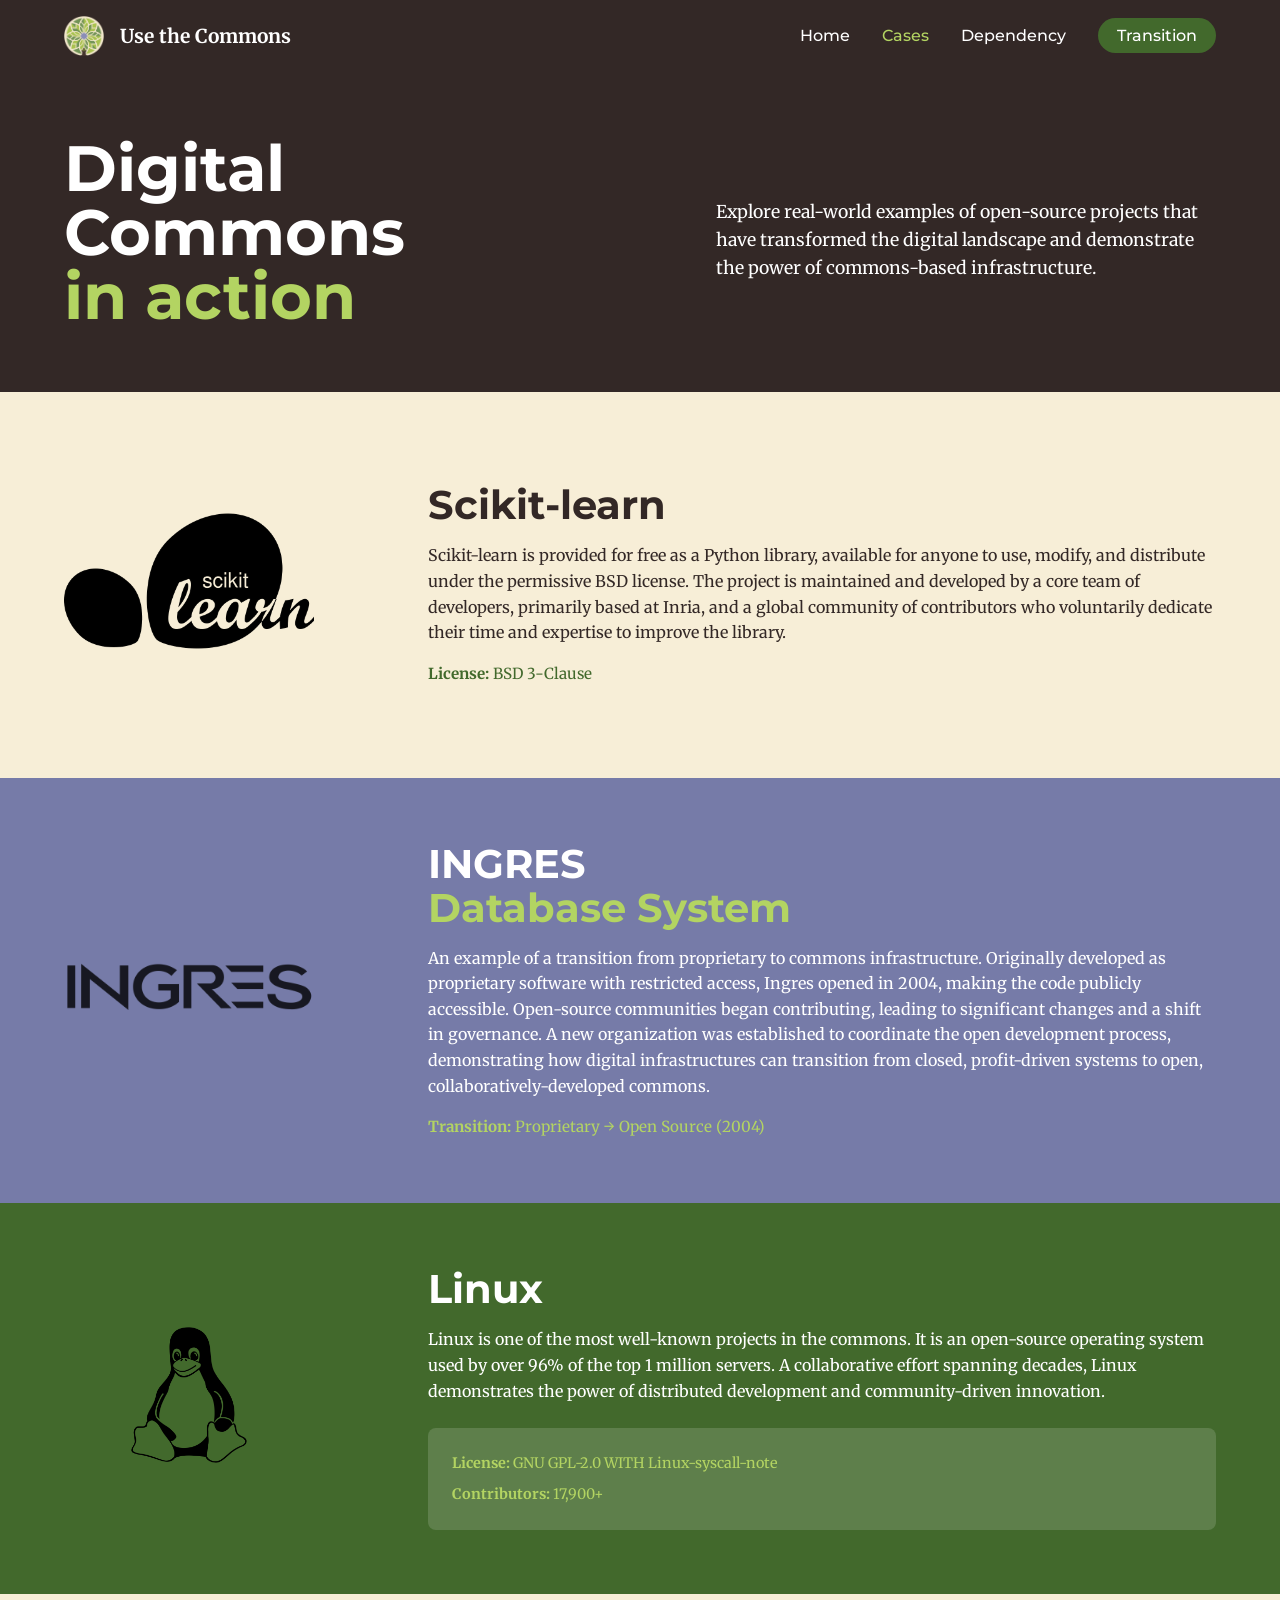
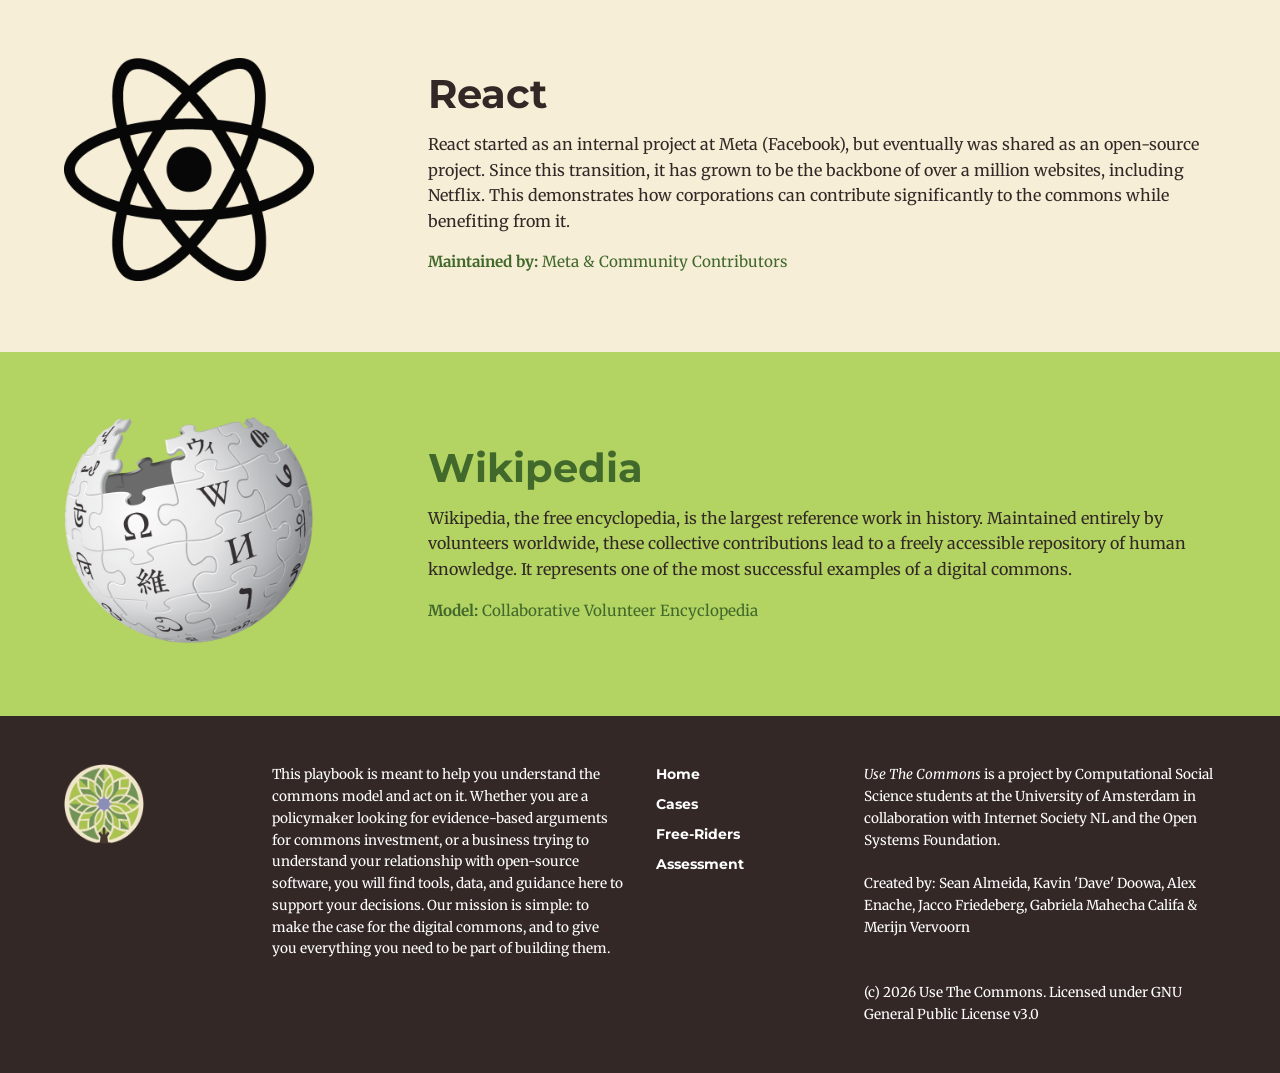
==== cases.html @ 91091129 "First website commit" ====
<!DOCTYPE html>
<html lang="en">
<head>
    <meta charset="UTF-8">
    <title>Use the Commons - Cases</title>
    <link rel="stylesheet" href="static/style.css">
</head>
<body>
    <header>
        <div class="logo-container"><img src="static/images/logo-icon.png" alt="Logo"><span>Use the Commons</span></div>
        <button class="hamburger" aria-label="Toggle menu">
            <span></span>
            <span></span>
            <span></span>
        </button>
        <ul class="nav-links">
            <li><a href="index.html">Home</a></li>
            <li><a href="cases.html" class="active">Cases</a></li>
            <li><a href="dependency.html">Dependency</a></li>
            <li><a href="transition.html" class="nav-btn">Transition</a></li>
        </ul>
    </header>

    <main>
        <section class="cases-hero bg-espresso">
            <h1 class="text-white">Digital Commons<br><span class="text-pistachio">in action</span></h1>
            <p class="text-white" style="font-size: 1.1rem; max-width: 500px; margin-top: 1rem;">Explore real-world examples of open-source projects that have transformed the digital landscape and demonstrate the power of commons-based infrastructure.</p>
        </section>

        <section class="case-section bg-cream">
            <div class="case-image">
                <img src="static/images/scikit-logo.png" alt="Scikit Learn">
            </div>
            <div class="case-text">
                <h2>Scikit-learn</h2>
                <p>Scikit-learn is provided for free as a Python library, available for anyone to use, modify, and distribute under the permissive BSD license. The project is maintained and developed by a core team of developers, primarily based at Inria, and a global community of contributors who voluntarily dedicate their time and expertise to improve the library.</p>
                <p style="margin-top: 1rem; font-size: 0.95rem; color: var(--fern-green);"><strong>License:</strong> BSD 3-Clause</p>
            </div>
        </section>

        <section class="case-section bg-periwinkle reverse">
            <div class="case-text">
                <h2 class="text-white">INGRES<br><span class="text-pistachio">Database System</span></h2>
                <p class="text-white">An example of a transition from proprietary to commons infrastructure. Originally developed as proprietary software with restricted access, Ingres opened in 2004, making the code publicly accessible. Open-source communities began contributing, leading to significant changes and a shift in governance. A new organization was established to coordinate the open development process, demonstrating how digital infrastructures can transition from closed, profit-driven systems to open, collaboratively-developed commons.</p>
                <p style="margin-top: 1rem; font-size: 0.95rem; color: var(--pistachio-green);"><strong>Transition:</strong> Proprietary → Open Source (2004)</p>
            </div>
            <div class="case-image">
                <img src="static/images/ingres-logo.png" alt="Ingres Logo" style="opacity: 0.8;">
            </div>
        </section>

        <section class="case-section bg-fern">
            <div class="case-image">
                <img src="static/images/linux-logo.png" alt="Linux Tux">
            </div>
            <div class="case-text">
                <h2 class="text-white">Linux</h2>
                <p class="text-white">Linux is one of the most well-known projects in the commons. It is an open-source operating system used by over 96% of the top 1 million servers. A collaborative effort spanning decades, Linux demonstrates the power of distributed development and community-driven innovation.</p>
                <div style="margin-top: 1.5rem; background: rgba(255,255,255,0.15); padding: 1.5rem; border-radius: 8px;">
                    <p class="text-pistachio" style="font-size: 0.9rem;"><strong>License:</strong> GNU GPL-2.0 WITH Linux-syscall-note</p>
                    <p class="text-pistachio" style="font-size: 0.9rem; margin-top: 0.5rem;"><strong>Contributors:</strong> 17,900+</p>
                </div>
            </div>
        </section>

        <section class="case-section bg-cream reverse">
            <div class="case-text">
                <h2>React</h2>
                <p>React started as an internal project at Meta (Facebook), but eventually was shared as an open-source project. Since this transition, it has grown to be the backbone of over a million websites, including Netflix. This demonstrates how corporations can contribute significantly to the commons while benefiting from it.</p>
                <p style="margin-top: 1rem; font-size: 0.95rem; color: var(--fern-green);"><strong>Maintained by:</strong> Meta & Community Contributors</p>
            </div>
            <div class="case-image">
                <img src="static/images/react-logo.png" alt="React">
            </div>
        </section>

        <section class="case-section bg-pistachio">
            <div class="case-image">
                <img src="static/images/wiki-logo.png" alt="Wikipedia">
            </div>
            <div class="case-text">
                <h2 style="color: var(--fern-green);">Wikipedia</h2>
                <p>Wikipedia, the free encyclopedia, is the largest reference work in history. Maintained entirely by volunteers worldwide, these collective contributions lead to a freely accessible repository of human knowledge. It represents one of the most successful examples of a digital commons.</p>
                <p style="margin-top: 1rem; font-size: 0.95rem; color: var(--fern-green);"><strong>Model:</strong> Collaborative Volunteer Encyclopedia</p>
            </div>
        </section>
    </main>
    <footer>
        <div>
            <img src="static/images/logo-icon.png" alt="Use the Commons">
        </div>
        <div>
            <p>This playbook is meant to help you understand the commons model and act on it. Whether you are a policymaker looking for evidence-based arguments for commons investment, or a business trying to understand your relationship with open-source software, you will find tools, data, and guidance here to support your decisions. Our mission is simple: to make the case for the digital commons, and to give you everything you need to be part of building them.</p>
        </div>
        <div class="footer-nav">
            <a href="index.html">Home</a>
            <a href="cases.html">Cases</a>
            <a href="dependency.html">Free-Riders</a>
            <a href="simulator.html">Assessment</a>
        </div>
        <div>
            <p><i>Use The Commons</i> is a project by Computational Social Science students at the University of Amsterdam in collaboration with Internet Society NL and the Open Systems Foundation.</p><br>
            <p>Created by: Sean Almeida, Kavin 'Dave' Doowa, Alex Enache, Jacco Friedeberg, Gabriela Mahecha Califa & Merijn Vervoorn</p><br><br>
            <p>(c) 2026 Use The Commons. Licensed under GNU General Public License v3.0</p>
        </div>
    </footer>
    <script src="static/script.js"></script>
</body>
</html>
---- static/style.css ----
@import url('https://fonts.googleapis.com/css2?family=Merriweather:ital,wght@0,400;0,700;1,400&family=Montserrat:wght@500;700;900&display=swap');

:root {
  --fern-green: #42692c;
  --pistachio-green: #b3d462;
  --periwinkle: #767ba8;
  --cream: #f7eed7;
  --espresso: #332826;
  --white: #ffffff;
  --black: #000000;
}

* {
  margin: 0;
  padding: 0;
  box-sizing: border-box;
}

body {
  font-family: 'Merriweather', serif; /* Body text */
  background-color: var(--cream);
  color: var(--espresso);
  line-height: 1.6;
  overflow-x: hidden;
}

h1, h2, h3, h4, h5, h6, .nav-links, .btn, .sans-font {
  font-family: 'Montserrat', sans-serif; /* Headings and UI elements */
}

a {
  text-decoration: none;
  color: inherit;
}

/* --- Utility Classes --- */
.bg-espresso { background-color: var(--espresso); color: var(--white); }
.bg-cream { background-color: var(--cream); color: var(--espresso); }
.bg-fern { background-color: var(--fern-green); color: var(--white); }
.bg-pistachio { background-color: var(--pistachio-green); color: var(--espresso); }
.bg-periwinkle { background-color: var(--periwinkle); color: var(--espresso); }

.text-pistachio { color: var(--pistachio-green); }
.text-fern { color: var(--fern-green); }
.text-espresso { color: var(--espresso); }
.text-white { color: var(--white); }

.btn {
  display: inline-block;
  padding: 0.8rem 1.5rem;
  border-radius: 50px;
  font-weight: 700;
  cursor: pointer;
  border: none;
  text-align: center;
}
.btn-periwinkle { background-color: var(--periwinkle); color: var(--white); }
.btn-outline-pistachio { background-color: transparent; border: 2px solid var(--pistachio-green); color: var(--pistachio-green); }
.btn-pistachio { background-color: var(--pistachio-green); color: var(--espresso); }

/* --- Header --- */
header {
  background-color: var(--espresso);
  color: var(--white);
  padding: 1rem 4rem;
  display: flex;
  justify-content: space-between;
  align-items: center;
  position: relative;
}
.logo-container {
  display: flex;
  align-items: center;
  gap: 1rem;
  font-weight: 700;
  font-size: 1.2rem;
  z-index: 100;
}
.logo-container img { width: 40px; }

.nav-links {
  list-style: none;
  display: flex;
  align-items: center;
  gap: 2rem;
  font-weight: 500;
}
.nav-links a {
  transition: color 0.3s ease;
}
.nav-links a:not(.nav-btn):hover,
.nav-links a:not(.nav-btn).active {
  color: var(--pistachio-green);
}
.nav-btn {
  background-color: var(--fern-green);
  padding: 0.5rem 1.2rem;
  border-radius: 20px;
  color: var(--white) !important;
  transition: background-color 0.3s ease;
}
.nav-btn:hover {
  background-color: var(--pistachio-green);
  color: var(--espresso) !important;
}
.nav-btn.active {
  background-color: var(--pistachio-green);
  color: var(--espresso) !important;
}

/* --- Hamburger Menu --- */
.hamburger {
  display: none;
  flex-direction: column;
  gap: 5px;
  cursor: pointer;
  z-index: 101;
  background: none;
  border: none;
  padding: 0;
}
.hamburger span {
  width: 25px;
  height: 3px;
  background-color: var(--white);
  border-radius: 2px;
  transition: all 0.3s ease;
}
.hamburger.active span:nth-child(1) {
  transform: rotate(45deg) translate(8px, 8px);
}
.hamburger.active span:nth-child(2) {
  opacity: 0;
}
.hamburger.active span:nth-child(3) {
  transform: rotate(-45deg) translate(7px, -7px);
}

/* --- Footer --- */
footer {
  background-color: var(--espresso);
  color: var(--white);
  padding: 3rem 4rem;
  display: grid;
  grid-template-columns: 1fr 2fr 1fr 2fr;
  gap: 2rem;
  font-size: 0.85rem;
}
footer img { width: 80px; }
.footer-nav {
  display: flex;
  flex-direction: column;
  gap: 0.5rem;
  font-family: 'Montserrat', sans-serif;
  font-weight: 700;
}

/* --- Section Layouts (Home Page) --- */
.hero-section {
  display: flex;
  justify-content: space-between;
  padding: 4rem;
  position: relative;
  overflow: hidden;
}
.hero-content {
  max-width: 50%;
  z-index: 2;
}
.hero-content h1 {
  font-size: 4rem;
  line-height: 1;
  margin-bottom: 1.5rem;
}
.hero-graphic {
  position: absolute;
  right: -5%;
  top: 0;
  height: 100%;
  z-index: 1;
}

.split-section {
  display: flex;
  align-items: center;
  padding: 4rem;
  gap: 4rem;
  position: relative;
}
.split-section.reverse { flex-direction: row-reverse; }
.split-image img {
  width: 100%;
  max-width: 400px;
  border: 4px solid var(--espresso);
}
.split-content { flex: 1; position: relative; z-index: 2; }
.split-content h2 { font-size: 2.5rem; margin-bottom: 1rem; line-height: 1.1; }

.section-number {
  position: absolute;
  font-family: 'Montserrat', sans-serif;
  font-weight: 900;
  font-size: 10rem;
  opacity: 0.1;
  right: 2rem;
  top: 1rem;
  z-index: 1;
  pointer-events: none;
}
.section-number-left { right: auto; left: 2rem; }

.wide-section {
  padding: 4rem;
  text-align: left;
  position: relative;
}
.wide-section h2 { font-size: 3rem; margin-bottom: 1rem; }

/* --- Cases Page --- */
.cases-page { padding: 4rem; }
.cases-page h1 { font-size: 4rem; margin-bottom: 2rem; }
.case-block {
  margin-bottom: 3rem;
  display: flex;
  align-items: center;
  gap: 2rem;
}
.case-block.reverse { flex-direction: row-reverse; }
.case-block h2 { font-size: 3rem; margin-bottom: 0.5rem; }
.case-content { flex: 1; }
.case-logo { max-width: 200px; }
.linux-stats { font-family: 'Montserrat', sans-serif; }

/* --- Dependency Page --- */
.dep-page { padding: 4rem; }
.dep-page h1 { font-size: 3rem; margin-bottom: 0.5rem; color: var(--pistachio-green); }
.upload-box {
  border: 4px dashed var(--pistachio-green);
  border-radius: 20px;
  text-align: center;
  padding: 3rem;
  margin: 2rem 0;
}
.upload-box h2 { font-size: 2.5rem; color: var(--white); }

.output-grid { display: grid; grid-template-columns: 1fr 1fr; gap: 2rem; margin-bottom: 3rem; }
.output-card {
  background-color: var(--periwinkle);
  border-radius: 10px;
  padding: 2rem;
  color: var(--white);
}
.output-card h3 { font-size: 1.5rem; margin-bottom: 1rem; border-bottom: 2px solid var(--white); padding-bottom: 0.5rem; }
.dep-row { display: flex; justify-content: space-between; margin-bottom: 0.5rem; font-family: 'Montserrat', sans-serif; font-weight: 500;}

.ways-to-contribute { margin-top: 2rem; }
.contribute-item { display: flex; gap: 2rem; align-items: center; margin-bottom: 2rem; }
.contribute-item:nth-child(even) { flex-direction: row-reverse; }
.contribute-item img { width: 100px; }

/* --- Transition Page --- */
.transition-page { padding: 4rem 10rem; } /* Padded to match narrow text width */
.transition-page h1 { font-size: 4rem; margin-bottom: 2rem; }
.transition-page p { font-size: 1.2rem; margin-bottom: 1.5rem; }

/* --- Simulator Page --- */
.sim-page { padding: 4rem; }
.sim-page h1 { font-size: 3rem; margin-bottom: 1rem; }
.sim-grid {
  display: grid;
  grid-template-columns: 1fr 1fr;
  gap: 2rem;
  margin-top: 2rem;
}
.sim-card {
  background-color: var(--periwinkle);
  border-radius: 10px;
  padding: 2rem;
  color: var(--white);
}
.sim-card h3 { font-size: 1.5rem; margin-bottom: 1.5rem; }

/* Sliders */
.slider-group { margin-bottom: 1.5rem; }
.slider-labels { display: flex; justify-content: space-between; font-family: 'Montserrat', sans-serif; margin-bottom: 0.5rem; font-size: 0.9rem;}
input[type=range] {
  width: 100%;
  -webkit-appearance: none;
  background: var(--pistachio-green);
  height: 4px;
  border-radius: 2px;
  outline: none;
}
input[type=range]::-webkit-slider-thumb {
  -webkit-appearance: none;
  appearance: none;
  width: 16px;
  height: 16px;
  border-radius: 50%;
  background: var(--white);
  cursor: pointer;
}

.how-it-works-grid {
  display: grid;
  grid-template-columns: 1fr 1fr 1fr;
  gap: 2rem;
  margin-top: 2rem;
}
.step-card {
  background-color: var(--pistachio-green);
  color: var(--espresso);
  padding: 2rem;
  border-radius: 10px;
  text-align: center;
}
.step-card h4 { font-size: 1.2rem; margin-bottom: 1rem; }
.step-inner-dark {
  background-color: var(--fern-green);
  color: var(--white);
  padding: 1rem;
  border-radius: 10px;
  margin-top: 1rem;
  font-size: 0.85rem;
}

/* --- Enhanced Cases Page --- */
.cases-hero {
  display: flex;
  justify-content: space-between;
  align-items: center;
  padding: 4rem;
  position: relative;
  overflow: hidden;
  background-color: var(--espresso);
  color: var(--white);
}
.cases-hero h1 {
  font-size: 4rem;
  line-height: 1;
  max-width: 50%;
  z-index: 2;
  position: relative;
}
.cases-hero .section-number { color: var(--white); }

.case-section {
  padding: 4rem;
  position: relative;
  display: flex;
  align-items: center;
  gap: 4rem;
}
.case-section.reverse { flex-direction: row-reverse; }
.case-section h2 {
  font-size: 2.5rem;
  margin-bottom: 1rem;
  line-height: 1.1;
}
.case-image {
  flex: 0 0 300px;
}
.case-image img {
  width: 100%;
  max-width: 250px;
  object-fit: contain;
}
.case-text { flex: 1; }

/* --- Enhanced Dependency Page --- */
.dep-hero {
  padding: 4rem;
  position: relative;
  background-color: var(--fern-green);
  color: var(--white);
}
.dep-hero h1 { font-size: 3.5rem; margin-bottom: 1rem; }
.dep-hero p { font-size: 1.1rem; max-width: 800px; }
.dep-hero .section-number { color: var(--white); }

.upload-section {
  padding: 4rem;
  text-align: center;
  position: relative;
}
.upload-section .section-number { color: var(--espresso); }

.upload-box {
  border: 3px dashed var(--pistachio-green);
  border-radius: 15px;
  padding: 4rem;
  margin: 2rem auto;
  max-width: 600px;
  background-color: rgba(179, 212, 98, 0.1);
  transition: all 0.3s ease;
}
.upload-box:hover {
  background-color: rgba(179, 212, 98, 0.2);
  border-color: var(--fern-green);
}
.upload-box img { width: 60px; margin-bottom: 1.5rem; }
.upload-box h2 { font-size: 2rem; color: var(--espresso); margin-bottom: 0.5rem; }
.upload-box p { color: var(--espresso); font-size: 0.95rem; }

.output-section {
  padding: 4rem;
  position: relative;
  background-color: var(--periwinkle);
  color: var(--white);
}
.output-section h2 {
  font-size: 2rem;
  margin-bottom: 2rem;
  color: var(--pistachio-green);
}
.output-section .section-number { color: var(--white); }

.contribute-section {
  padding: 4rem;
  position: relative;
  background-color: var(--cream);
}
.contribute-section h2 {
  font-size: 2.5rem;
  margin-bottom: 2rem;
  color: var(--fern-green);
}
.contribute-section .section-number { color: var(--espresso); }

.ways-to-contribute {
  display: grid;
  grid-template-columns: 1fr 1fr 1fr;
  gap: 2rem;
  margin-top: 2rem;
}
.contribute-item {
  background-color: var(--white);
  padding: 2rem;
  border-radius: 10px;
  text-align: center;
  box-shadow: 0 2px 8px rgba(0, 0, 0, 0.1);
  display: flex;
  flex-direction: column;
  align-items: center;
  gap: 1rem;
  flex-direction: column;
}
.contribute-item img { width: 80px; }
.contribute-item p { color: var(--espresso); font-size: 0.95rem; }

/* --- Enhanced Transition Page --- */
.transition-hero {
  padding: 6rem 4rem;
  background-color: var(--periwinkle);
  color: var(--white);
  position: relative;
}
.transition-hero h1 {
  font-size: 3.5rem;
  margin-bottom: 1.5rem;
  line-height: 1.2;
}
.transition-hero .section-number { color: var(--white); }

.transition-content {
  padding: 4rem;
  position: relative;
  background-color: var(--cream);
}
.transition-content h2 {
  font-size: 2.5rem;
  margin-bottom: 1.5rem;
  color: var(--periwinkle);
}
.transition-content p {
  font-size: 1.1rem;
  line-height: 1.8;
  margin-bottom: 1.5rem;
  max-width: 900px;
  color: var(--espresso);
}
.transition-content .section-number { color: var(--espresso); }

.license-grid {
  display: grid;
  grid-template-columns: repeat(4, 1fr);
  gap: 2rem;
  margin-top: 3rem;
}
.license-card {
  background-color: var(--white);
  padding: 2rem;
  border-radius: 10px;
  text-align: center;
  box-shadow: 0 2px 8px rgba(0, 0, 0, 0.1);
  border-top: 4px solid var(--pistachio-green);
}
.license-card h3 { color: var(--fern-green); margin-bottom: 0.5rem; }
.license-card p { color: var(--espresso); font-size: 0.9rem; }

/* --- Enhanced Simulator Page --- */
.sim-hero {
  padding: 4rem;
  background-color: var(--cream);
  position: relative;
}
.sim-hero h1 { font-size: 3.5rem; margin-bottom: 1rem; }
.sim-hero p { font-size: 1.1rem; max-width: 700px; color: var(--espresso); }
.sim-hero .section-number { color: var(--espresso); }

.controls-section {
  padding: 4rem;
  background-color: var(--periwinkle);
  color: var(--white);
  position: relative;
}
.controls-section h2 { font-size: 2rem; margin-bottom: 0.5rem; }
.controls-section .section-number { color: var(--white); }

.output-section-sim {
  padding: 4rem;
  background-color: var(--pistachio-green);
  color: var(--espresso);
  position: relative;
}
.output-section-sim h2 { font-size: 2rem; margin-bottom: 0.5rem; }
.output-section-sim .section-number { color: var(--espresso); }

.how-it-works-section {
  padding: 4rem;
  background-color: var(--cream);
  position: relative;
}
.how-it-works-section h1 { font-size: 3rem; margin-bottom: 2rem; color: var(--espresso); }
.how-it-works-section .section-number { color: var(--espresso); }

/* --- Responsive Design --- */
@media (max-width: 768px) {
  header {
    flex-direction: row;
    padding: 1rem 2rem;
    justify-content: space-between;
  }
  
  .hamburger {
    display: flex;
  }
  
  .nav-links {
    position: absolute;
    top: 70px;
    left: 0;
    right: 0;
    background-color: var(--espresso);
    flex-direction: column;
    gap: 1rem;
    padding: 2rem;
    max-height: 0;
    overflow: hidden;
    transition: max-height 0.3s ease;
  }
  
  .nav-links.active {
    max-height: 400px;
  }
  
  .nav-links li {
    margin: 0;
  }
  
  footer {
    grid-template-columns: 1fr;
    padding: 2rem;
  }
  
  .hero-section, .split-section, .case-section {
    flex-direction: column !important;
    padding: 2rem;
  }
  
  .hero-content, .split-image, .case-image { max-width: 100%; }
  
  .hero-content h1 { font-size: 2.5rem; }
  
  .split-content h2, .case-section h2 { font-size: 1.8rem; }
  
  .ways-to-contribute, .license-grid {
    grid-template-columns: 1fr;
  }
  
  .how-it-works-grid {
    grid-template-columns: 1fr;
  }
  
  .section-number {
    font-size: 6rem;
    opacity: 0.05;
  }
}
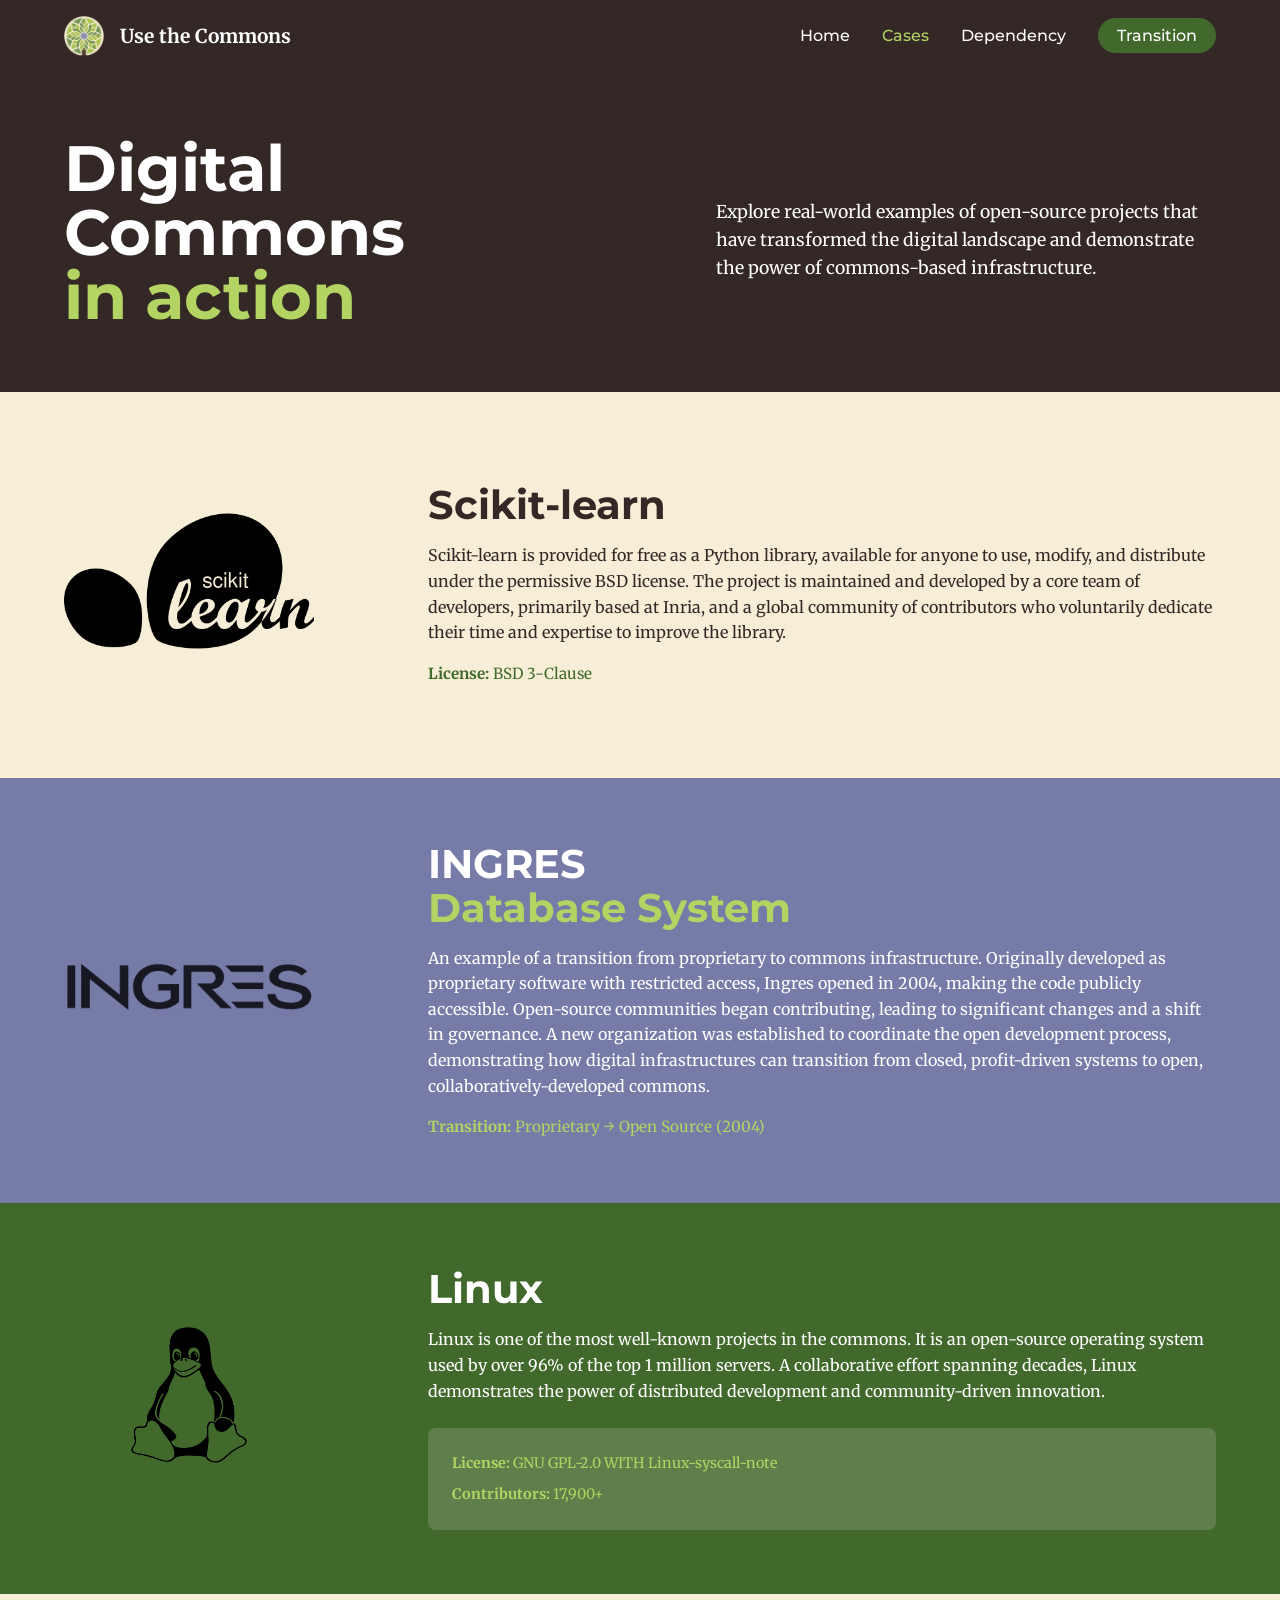
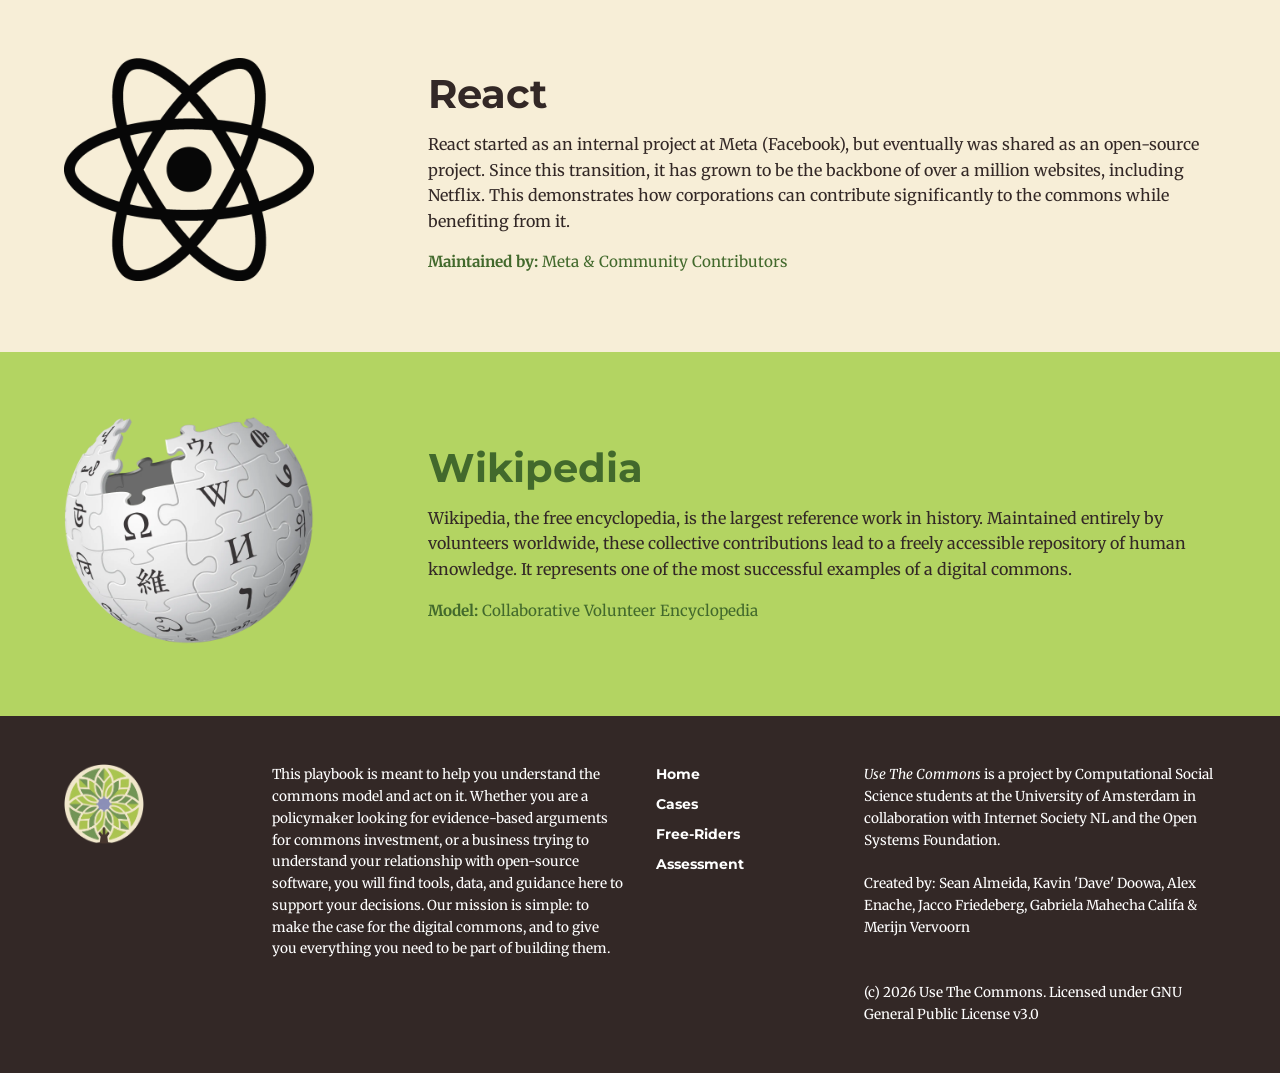
==== commit 4c3e4da9: "Change images to webp and add favicon" ====
--- a/cases.html
+++ b/cases.html
@@ -3,11 +3,12 @@
 <head>
     <meta charset="UTF-8">
     <title>Use the Commons - Cases</title>
+    <link rel="icon" type="image/x-icon" href="favicon.ico">
     <link rel="stylesheet" href="static/style.css">
 </head>
 <body>
     <header>
-        <div class="logo-container"><img src="static/images/logo-icon.png" alt="Logo"><span>Use the Commons</span></div>
+        <div class="logo-container"><img src="static/images/logo-icon.webp" alt="Logo"><span>Use the Commons</span></div>
         <button class="hamburger" aria-label="Toggle menu">
             <span></span>
             <span></span>
@@ -29,7 +30,7 @@
 
         <section class="case-section bg-cream">
             <div class="case-image">
-                <img src="static/images/scikit-logo.png" alt="Scikit Learn">
+                <img src="static/images/scikit-logo.webp" alt="Scikit Learn">
             </div>
             <div class="case-text">
                 <h2>Scikit-learn</h2>
@@ -45,13 +46,13 @@
                 <p style="margin-top: 1rem; font-size: 0.95rem; color: var(--pistachio-green);"><strong>Transition:</strong> Proprietary → Open Source (2004)</p>
             </div>
             <div class="case-image">
-                <img src="static/images/ingres-logo.png" alt="Ingres Logo" style="opacity: 0.8;">
+                <img src="static/images/ingres-logo.webp" alt="Ingres Logo" style="opacity: 0.8;">
             </div>
         </section>
 
         <section class="case-section bg-fern">
             <div class="case-image">
-                <img src="static/images/linux-logo.png" alt="Linux Tux">
+                <img src="static/images/linux-logo.webp" alt="Linux Tux">
             </div>
             <div class="case-text">
                 <h2 class="text-white">Linux</h2>
@@ -70,13 +71,13 @@
                 <p style="margin-top: 1rem; font-size: 0.95rem; color: var(--fern-green);"><strong>Maintained by:</strong> Meta & Community Contributors</p>
             </div>
             <div class="case-image">
-                <img src="static/images/react-logo.png" alt="React">
+                <img src="static/images/react-logo.webp" alt="React">
             </div>
         </section>
 
         <section class="case-section bg-pistachio">
             <div class="case-image">
-                <img src="static/images/wiki-logo.png" alt="Wikipedia">
+                <img src="static/images/wiki-logo.webp" alt="Wikipedia">
             </div>
             <div class="case-text">
                 <h2 style="color: var(--fern-green);">Wikipedia</h2>
@@ -87,7 +88,7 @@
     </main>
     <footer>
         <div>
-            <img src="static/images/logo-icon.png" alt="Use the Commons">
+            <img src="static/images/logo-icon.webp" alt="Use the Commons">
         </div>
         <div>
             <p>This playbook is meant to help you understand the commons model and act on it. Whether you are a policymaker looking for evidence-based arguments for commons investment, or a business trying to understand your relationship with open-source software, you will find tools, data, and guidance here to support your decisions. Our mission is simple: to make the case for the digital commons, and to give you everything you need to be part of building them.</p>
--- a/static/style.css
+++ b/static/style.css
@@ -67,6 +67,7 @@
   justify-content: space-between;
   align-items: center;
   position: relative;
+  z-index: 999;
 }
 .logo-container {
   display: flex;
@@ -127,13 +128,13 @@
   transition: all 0.3s ease;
 }
 .hamburger.active span:nth-child(1) {
-  transform: rotate(45deg) translate(8px, 8px);
+  transform: translateY(8px) rotate(45deg); 
 }
 .hamburger.active span:nth-child(2) {
   opacity: 0;
 }
 .hamburger.active span:nth-child(3) {
-  transform: rotate(-45deg) translate(7px, -7px);
+  transform: translateY(-8px) rotate(-45deg);
 }
 
 /* --- Footer --- */
@@ -159,9 +160,11 @@
 .hero-section {
   display: flex;
   justify-content: space-between;
+  align-items: center;
   padding: 4rem;
   position: relative;
   overflow: hidden;
+  min-height: 90vh;
 }
 .hero-content {
   max-width: 50%;
@@ -174,7 +177,7 @@
 }
 .hero-graphic {
   position: absolute;
-  right: -5%;
+  right: -28%;
   top: 0;
   height: 100%;
   z-index: 1;
@@ -259,7 +262,7 @@
 .contribute-item img { width: 100px; }
 
 /* --- Transition Page --- */
-.transition-page { padding: 4rem 10rem; } /* Padded to match narrow text width */
+.transition-page { padding: 4rem 10rem; }
 .transition-page h1 { font-size: 4rem; margin-bottom: 2rem; }
 .transition-page p { font-size: 1.2rem; margin-bottom: 1.5rem; }
 
@@ -386,7 +389,7 @@
 .upload-section .section-number { color: var(--espresso); }
 
 .upload-box {
-  border: 3px dashed var(--pistachio-green);
+  border: 3px dashed var(--espresso);
   border-radius: 15px;
   padding: 4rem;
   margin: 2rem auto;
@@ -554,14 +557,15 @@
     background-color: var(--espresso);
     flex-direction: column;
     gap: 1rem;
-    padding: 2rem;
+    padding: 0;
     max-height: 0;
     overflow: hidden;
-    transition: max-height 0.3s ease;
+    transition: all 0.3s ease;
   }
   
   .nav-links.active {
     max-height: 400px;
+    padding: 2rem;
   }
   
   .nav-links li {
@@ -576,11 +580,17 @@
   .hero-section, .split-section, .case-section {
     flex-direction: column !important;
     padding: 2rem;
+    min-height: 60vh;
   }
   
   .hero-content, .split-image, .case-image { max-width: 100%; }
   
   .hero-content h1 { font-size: 2.5rem; }
+
+  .hero-graphic {
+    right: -60%;
+    opacity: 0.3;
+  }
   
   .split-content h2, .case-section h2 { font-size: 1.8rem; }
   
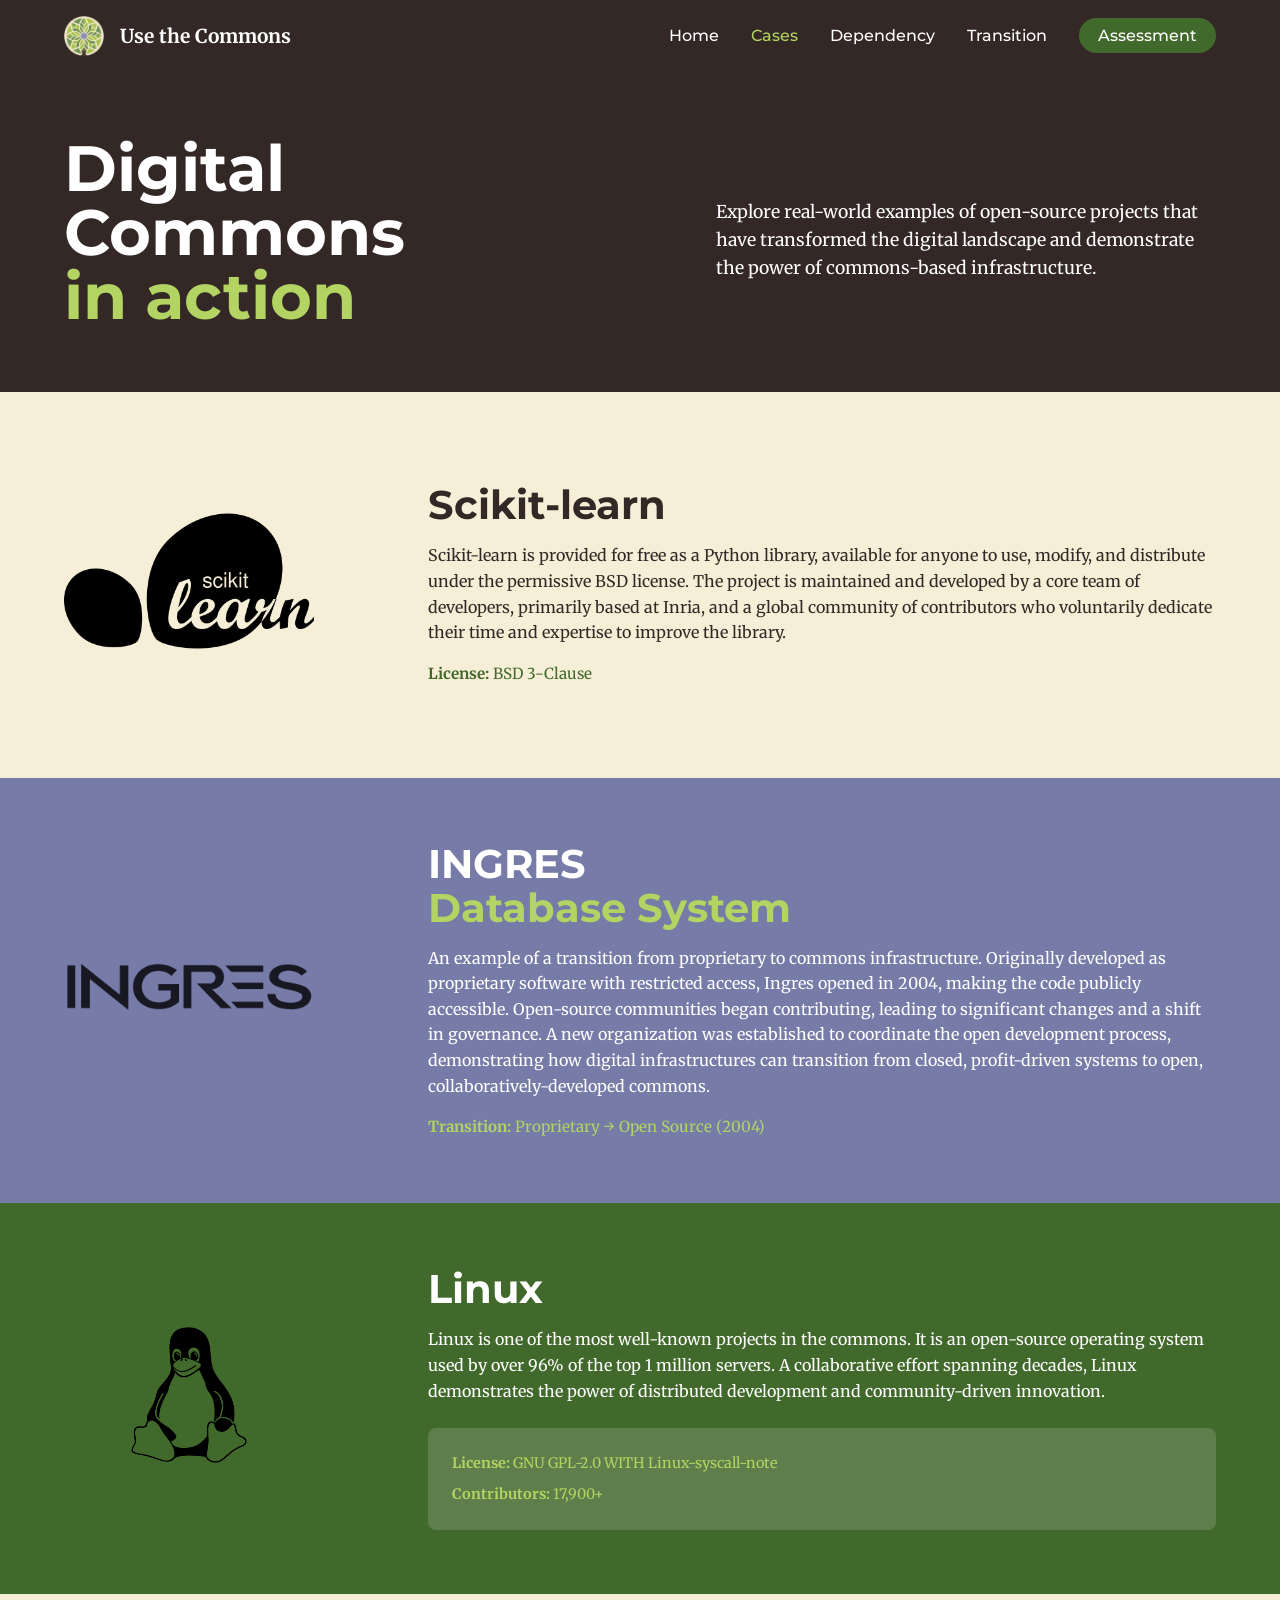
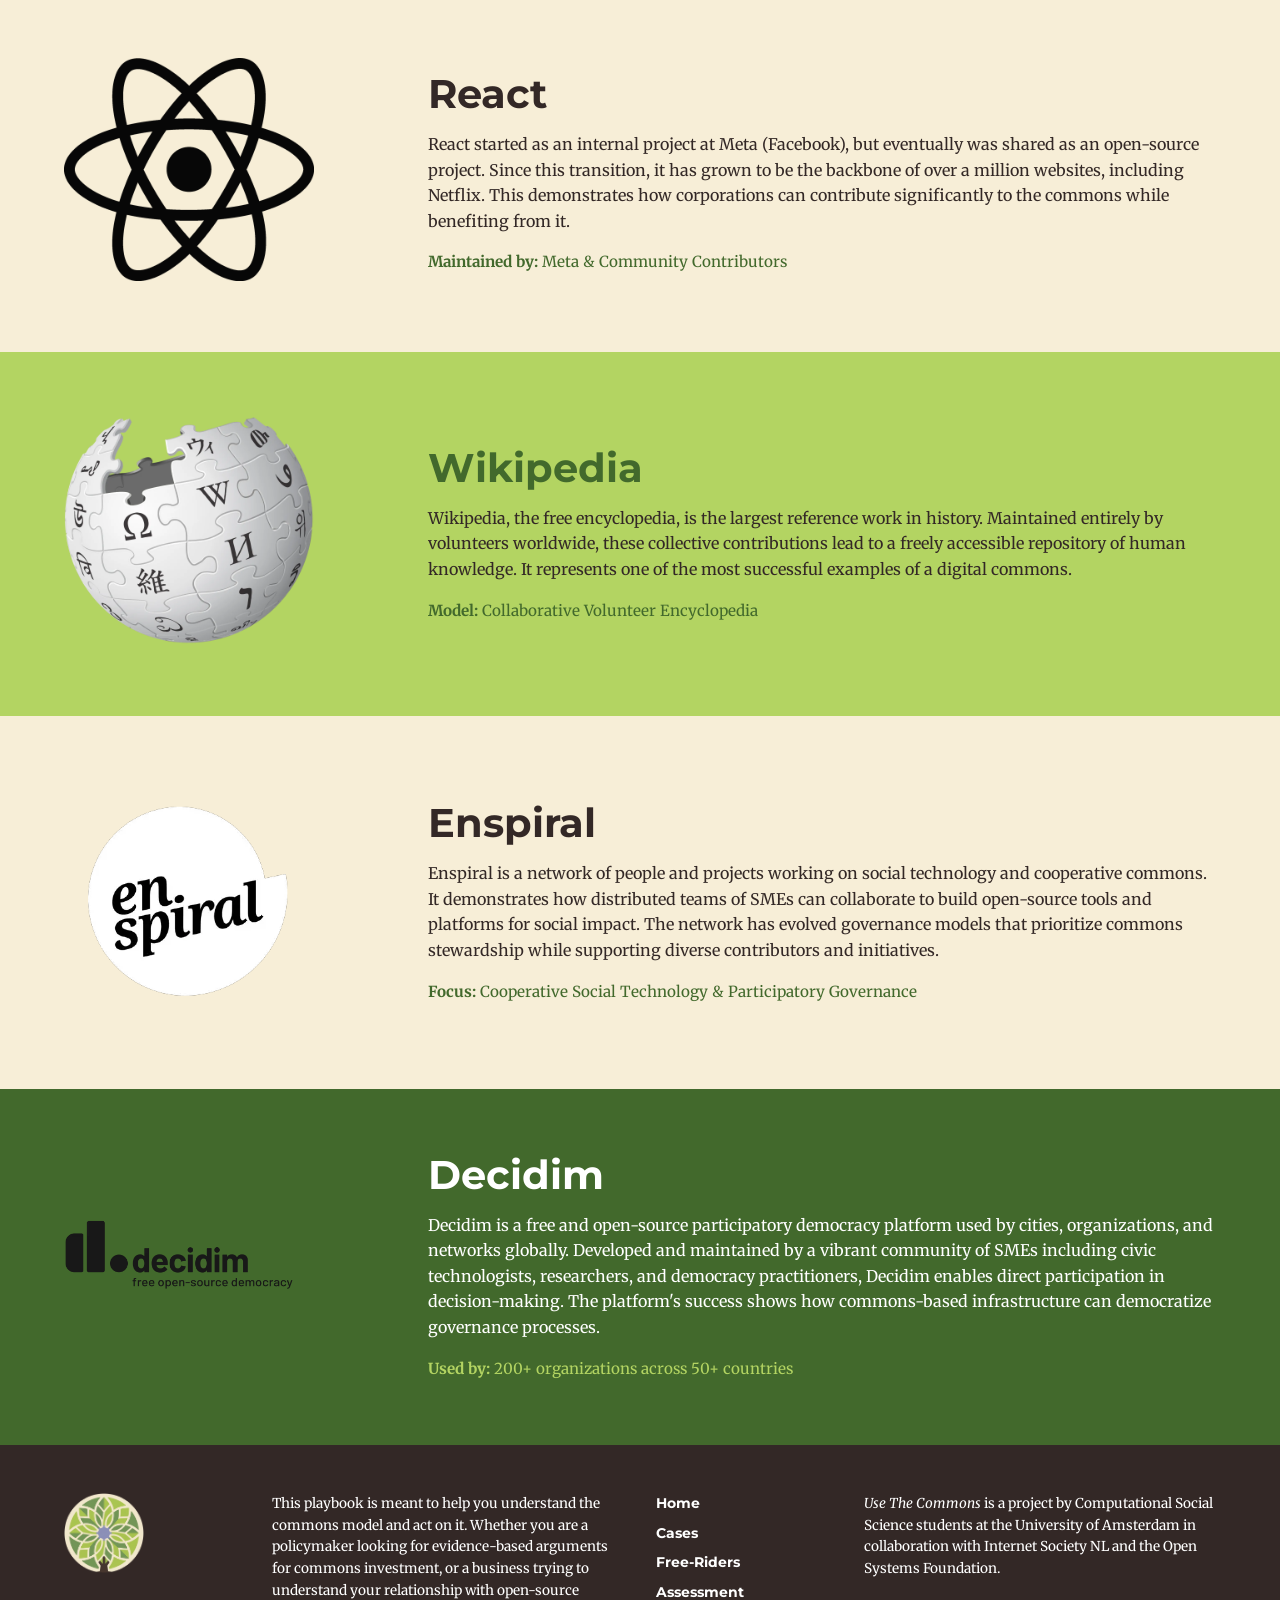
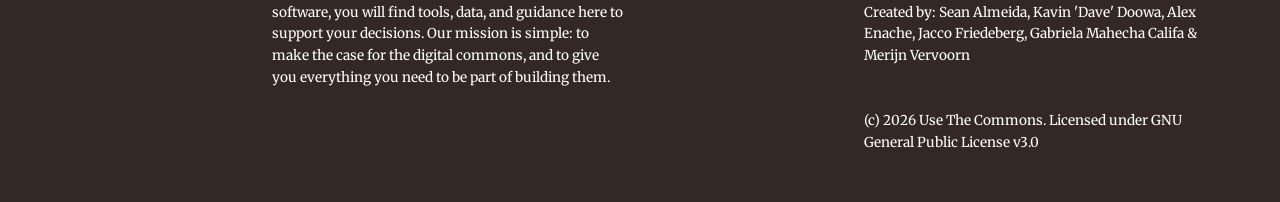
==== commit 7a8b0c41: "Hover on button, assessment in nav and hero improvements" ====
--- a/cases.html
+++ b/cases.html
@@ -18,7 +18,8 @@
             <li><a href="index.html">Home</a></li>
             <li><a href="cases.html" class="active">Cases</a></li>
             <li><a href="dependency.html">Dependency</a></li>
-            <li><a href="transition.html" class="nav-btn">Transition</a></li>
+            <li><a href="transition.html">Transition</a></li>
+            <li><a href="simulator.html" class="nav-btn">Assessment</a></li>
         </ul>
     </header>
 
@@ -85,6 +86,28 @@
                 <p style="margin-top: 1rem; font-size: 0.95rem; color: var(--fern-green);"><strong>Model:</strong> Collaborative Volunteer Encyclopedia</p>
             </div>
         </section>
+
+        <section class="case-section bg-cream">
+            <div class="case-image">
+                <img src="static/images/enspiral-logo.webp" alt="Enspiral">
+            </div>
+            <div class="case-text">
+                <h2>Enspiral</h2>
+                <p>Enspiral is a network of people and projects working on social technology and cooperative commons. It demonstrates how distributed teams of SMEs can collaborate to build open-source tools and platforms for social impact. The network has evolved governance models that prioritize commons stewardship while supporting diverse contributors and initiatives.</p>
+                <p style="margin-top: 1rem; font-size: 0.95rem; color: var(--fern-green);"><strong>Focus:</strong> Cooperative Social Technology & Participatory Governance</p>
+            </div>
+        </section>
+
+        <section class="case-section bg-fern reverse">
+            <div class="case-text">
+                <h2 class="text-white">Decidim</h2>
+                <p class="text-white">Decidim is a free and open-source participatory democracy platform used by cities, organizations, and networks globally. Developed and maintained by a vibrant community of SMEs including civic technologists, researchers, and democracy practitioners, Decidim enables direct participation in decision-making. The platform's success shows how commons-based infrastructure can democratize governance processes.</p>
+                <p style="margin-top: 1rem; font-size: 0.95rem; color: var(--pistachio-green);"><strong>Used by:</strong> 200+ organizations across 50+ countries</p>
+            </div>
+            <div class="case-image">
+                <img src="static/images/decidim-logo.webp" alt="Decidim">
+            </div>
+        </section>
     </main>
     <footer>
         <div>
--- a/static/style.css
+++ b/static/style.css
@@ -53,10 +53,24 @@
   cursor: pointer;
   border: none;
   text-align: center;
+  transition: all 0.3s ease;
+  position: relative;
+  overflow: hidden;
+  transform: translateY(0);
+}
+.btn:hover {
+  transform: translateY(-3px);
+  box-shadow: 0 8px 16px rgba(0, 0, 0, 0.2);
+}
+.btn:active {
+  transform: translateY(-1px);
 }
 .btn-periwinkle { background-color: var(--periwinkle); color: var(--white); }
+.btn-periwinkle:hover { background-color: #6a6d99; box-shadow: 0 8px 16px rgba(118, 123, 168, 0.4); }
 .btn-outline-pistachio { background-color: transparent; border: 2px solid var(--pistachio-green); color: var(--pistachio-green); }
+.btn-outline-pistachio:hover { background-color: var(--pistachio-green); color: var(--espresso); }
 .btn-pistachio { background-color: var(--pistachio-green); color: var(--espresso); }
+.btn-pistachio:hover { background-color: #9bc000; box-shadow: 0 8px 16px rgba(179, 212, 98, 0.4); }
 
 /* --- Header --- */
 header {
@@ -147,6 +161,13 @@
   gap: 2rem;
   font-size: 0.85rem;
 }
+footer a {
+  transition: color 0.3s ease, text-decoration 0.3s ease;
+}
+footer a:hover {
+  color: var(--pistachio-green);
+  text-decoration: underline;
+}
 footer img { width: 80px; }
 .footer-nav {
   display: flex;
@@ -164,7 +185,7 @@
   padding: 4rem;
   position: relative;
   overflow: hidden;
-  min-height: 90vh;
+  min-height: 88vh;
 }
 .hero-content {
   max-width: 50%;
@@ -177,9 +198,8 @@
 }
 .hero-graphic {
   position: absolute;
-  right: -28%;
-  top: 0;
-  height: 100%;
+  right: -20%;
+  height: 90%;
   z-index: 1;
 }
 
@@ -302,6 +322,28 @@
   border-radius: 50%;
   background: var(--white);
   cursor: pointer;
+  transition: all 0.2s ease;
+  box-shadow: 0 2px 4px rgba(0, 0, 0, 0.2);
+}
+input[type=range]::-webkit-slider-thumb:hover {
+  width: 18px;
+  height: 18px;
+  box-shadow: 0 4px 8px rgba(0, 0, 0, 0.3);
+}
+input[type=range]::-moz-range-thumb {
+  width: 16px;
+  height: 16px;
+  border-radius: 50%;
+  background: var(--white);
+  cursor: pointer;
+  border: none;
+  transition: all 0.2s ease;
+  box-shadow: 0 2px 4px rgba(0, 0, 0, 0.2);
+}
+input[type=range]::-moz-range-thumb:hover {
+  width: 18px;
+  height: 18px;
+  box-shadow: 0 4px 8px rgba(0, 0, 0, 0.3);
 }
 
 .how-it-works-grid {
